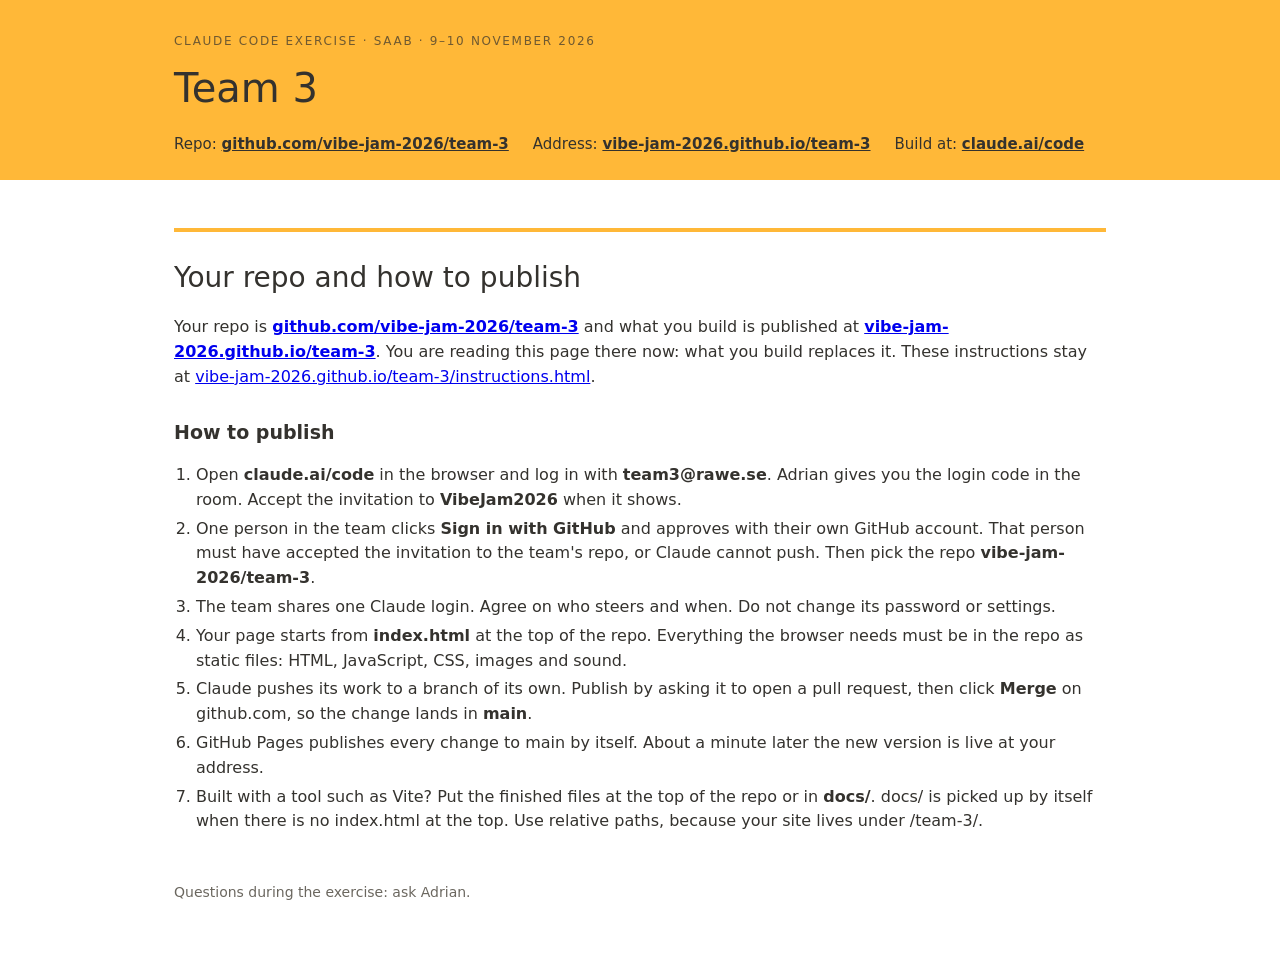
==== index.html @ 4009a2a0 "Instructions: the VibeJam2026 invite, GitHub sign-in and one shared login; no stale username deadlin" ====
<!doctype html><html lang="en"><head><meta charset="utf-8"><meta name="viewport" content="width=device-width,initial-scale=1">
<title>Team 3 · Claude Code exercise</title><style>
:root { --y: #FFB838; --ink: #34322E; --mut: #6b675f; --line: #e6e2da; }
* { box-sizing: border-box; }
body { margin: 0; font: 16px/1.55 system-ui, -apple-system, "Segoe UI", sans-serif; color: var(--ink); background: #fff; }
header { background: var(--y); padding: 32px 0 24px; }
.wrap { max-width: 980px; margin: 0 auto; padding: 0 24px; }
header .k { font-size: 12px; letter-spacing: .14em; text-transform: uppercase; opacity: .7; }
header h1 { margin: 6px 0 14px; font-size: 40px; font-weight: 500; }
header .where { display: flex; flex-wrap: wrap; gap: 8px 24px; font-size: 15px; }
header a { color: inherit; font-weight: 600; }
main { max-width: 980px; margin: 0 auto; padding: 8px 24px 64px; }
h2.part { font-size: 28px; font-weight: 500; margin: 40px 0 8px; padding-top: 24px; border-top: 4px solid var(--y); }
h2 { font-size: 19px; margin: 28px 0 8px; }
h3 { font-size: 16px; margin: 0 0 6px; }
.task { font-size: 20px; }
.cols { display: grid; grid-template-columns: 1fr 1fr; gap: 0 40px; }
@media (max-width: 760px) { .cols { grid-template-columns: 1fr; } header h1 { font-size: 30px; } }
ul, ol { padding-left: 22px; } li { margin: 4px 0; }
table { border-collapse: collapse; width: 100%; font-size: 15px; }
td, th { text-align: left; padding: 7px 10px 7px 0; border-bottom: 1px solid var(--line); vertical-align: top; }
td:first-child { white-space: nowrap; }
.demo { display: grid; grid-template-columns: repeat(3, 1fr); gap: 12px; }
.demo div { background: #f6f4ef; border-radius: 8px; padding: 14px 16px; }
.demo b { display: block; font-size: 22px; }
.card { background: #f6f4ef; border-radius: 8px; padding: 14px 16px; }
footer { color: var(--mut); font-size: 14px; margin-top: 48px; }</style></head><body>
<header><div class="wrap"><div class="k">Claude Code exercise · Saab · 9–10 November 2026</div><h1>Team 3</h1>
<div class="where"><span>Repo: <a href="https://github.com/vibe-jam-2026/team-3">github.com/vibe-jam-2026/team-3</a></span><span>Address: <a href="https://vibe-jam-2026.github.io/team-3/">vibe-jam-2026.github.io/team-3</a></span><span>Build at: <a href="https://claude.ai/code">claude.ai/code</a></span></div></div></header>
<main>
  <h2 class="part">Your repo and how to publish</h2>
  <p>Your repo is <a href="https://github.com/vibe-jam-2026/team-3"><b>github.com/vibe-jam-2026/team-3</b></a> and what you build is published at <a href="https://vibe-jam-2026.github.io/team-3/"><b>vibe-jam-2026.github.io/team-3</b></a>. You are reading this page there now: what you build replaces it. These instructions stay at <a href="instructions.html">vibe-jam-2026.github.io/team-3/instructions.html</a>.</p>
  
  <h2>How to publish</h2>
  <ol>
    <li>Open <b>claude.ai/code</b> in the browser and log in with <b>team3@rawe.se</b>. Adrian gives you the login code in the room. Accept the invitation to <b>VibeJam2026</b> when it shows.</li>
    <li>One person in the team clicks <b>Sign in with GitHub</b> and approves with their own GitHub account. That person must have accepted the invitation to the team's repo, or Claude cannot push. Then pick the repo <b>vibe-jam-2026/team-3</b>.</li>
    <li>The team shares one Claude login. Agree on who steers and when. Do not change its password or settings.</li>
    <li>Your page starts from <b>index.html</b> at the top of the repo. Everything the browser needs must be in the repo as static files: HTML, JavaScript, CSS, images and sound.</li>
    <li>Claude pushes its work to a branch of its own. Publish by asking it to open a pull request, then click <b>Merge</b> on github.com, so the change lands in <b>main</b>.</li>
    <li>GitHub Pages publishes every change to main by itself. About a minute later the new version is live at your address.</li>
    <li>Built with a tool such as Vite? Put the finished files at the top of the repo or in <b>docs/</b>. docs/ is picked up by itself when there is no index.html at the top. Use relative paths, because your site lives under /team-3/.</li>
  </ol>
  
<footer>Questions during the exercise: ask Adrian.</footer></main></body></html>
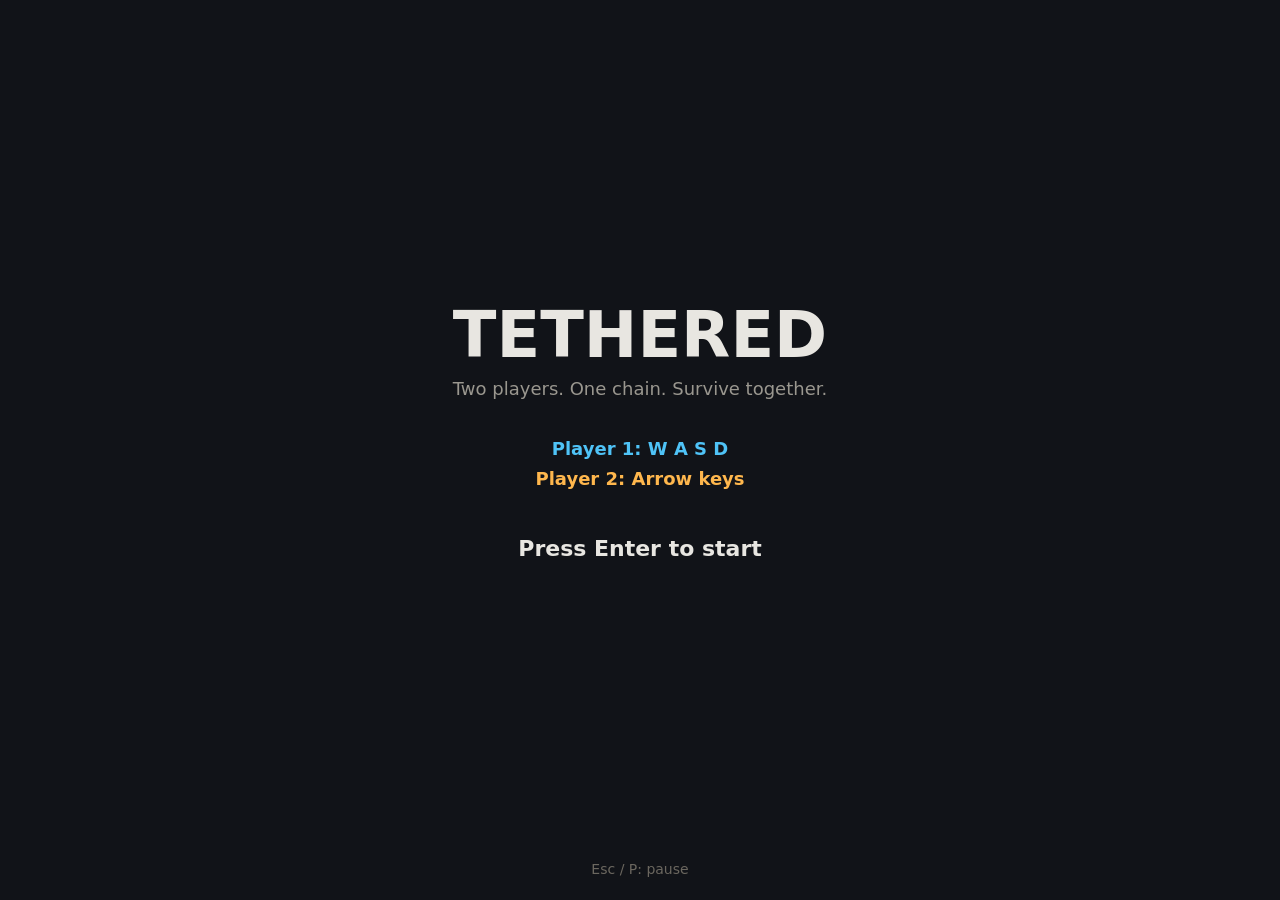
==== commit aa58189c: "Phase 2: game skeleton with two-player movement and screens Full-window canvas with fixed-timestep l" ====
--- a/index.html
+++ b/index.html
@@ -1,45 +1,13 @@
-<!doctype html><html lang="en"><head><meta charset="utf-8"><meta name="viewport" content="width=device-width,initial-scale=1">
-<title>Team 3 · Claude Code exercise</title><style>
-:root { --y: #FFB838; --ink: #34322E; --mut: #6b675f; --line: #e6e2da; }
-* { box-sizing: border-box; }
-body { margin: 0; font: 16px/1.55 system-ui, -apple-system, "Segoe UI", sans-serif; color: var(--ink); background: #fff; }
-header { background: var(--y); padding: 32px 0 24px; }
-.wrap { max-width: 980px; margin: 0 auto; padding: 0 24px; }
-header .k { font-size: 12px; letter-spacing: .14em; text-transform: uppercase; opacity: .7; }
-header h1 { margin: 6px 0 14px; font-size: 40px; font-weight: 500; }
-header .where { display: flex; flex-wrap: wrap; gap: 8px 24px; font-size: 15px; }
-header a { color: inherit; font-weight: 600; }
-main { max-width: 980px; margin: 0 auto; padding: 8px 24px 64px; }
-h2.part { font-size: 28px; font-weight: 500; margin: 40px 0 8px; padding-top: 24px; border-top: 4px solid var(--y); }
-h2 { font-size: 19px; margin: 28px 0 8px; }
-h3 { font-size: 16px; margin: 0 0 6px; }
-.task { font-size: 20px; }
-.cols { display: grid; grid-template-columns: 1fr 1fr; gap: 0 40px; }
-@media (max-width: 760px) { .cols { grid-template-columns: 1fr; } header h1 { font-size: 30px; } }
-ul, ol { padding-left: 22px; } li { margin: 4px 0; }
-table { border-collapse: collapse; width: 100%; font-size: 15px; }
-td, th { text-align: left; padding: 7px 10px 7px 0; border-bottom: 1px solid var(--line); vertical-align: top; }
-td:first-child { white-space: nowrap; }
-.demo { display: grid; grid-template-columns: repeat(3, 1fr); gap: 12px; }
-.demo div { background: #f6f4ef; border-radius: 8px; padding: 14px 16px; }
-.demo b { display: block; font-size: 22px; }
-.card { background: #f6f4ef; border-radius: 8px; padding: 14px 16px; }
-footer { color: var(--mut); font-size: 14px; margin-top: 48px; }</style></head><body>
-<header><div class="wrap"><div class="k">Claude Code exercise · Saab · 9–10 November 2026</div><h1>Team 3</h1>
-<div class="where"><span>Repo: <a href="https://github.com/vibe-jam-2026/team-3">github.com/vibe-jam-2026/team-3</a></span><span>Address: <a href="https://vibe-jam-2026.github.io/team-3/">vibe-jam-2026.github.io/team-3</a></span><span>Build at: <a href="https://claude.ai/code">claude.ai/code</a></span></div></div></header>
-<main>
-  <h2 class="part">Your repo and how to publish</h2>
-  <p>Your repo is <a href="https://github.com/vibe-jam-2026/team-3"><b>github.com/vibe-jam-2026/team-3</b></a> and what you build is published at <a href="https://vibe-jam-2026.github.io/team-3/"><b>vibe-jam-2026.github.io/team-3</b></a>. You are reading this page there now: what you build replaces it. These instructions stay at <a href="instructions.html">vibe-jam-2026.github.io/team-3/instructions.html</a>.</p>
-  
-  <h2>How to publish</h2>
-  <ol>
-    <li>Open <b>claude.ai/code</b> in the browser and log in with <b>team3@rawe.se</b>. Adrian gives you the login code in the room. Accept the invitation to <b>VibeJam2026</b> when it shows.</li>
-    <li>One person in the team clicks <b>Sign in with GitHub</b> and approves with their own GitHub account. That person must have accepted the invitation to the team's repo, or Claude cannot push. Then pick the repo <b>vibe-jam-2026/team-3</b>.</li>
-    <li>The team shares one Claude login. Agree on who steers and when. Do not change its password or settings.</li>
-    <li>Your page starts from <b>index.html</b> at the top of the repo. Everything the browser needs must be in the repo as static files: HTML, JavaScript, CSS, images and sound.</li>
-    <li>Claude pushes its work to a branch of its own. Publish by asking it to open a pull request, then click <b>Merge</b> on github.com, so the change lands in <b>main</b>.</li>
-    <li>GitHub Pages publishes every change to main by itself. About a minute later the new version is live at your address.</li>
-    <li>Built with a tool such as Vite? Put the finished files at the top of the repo or in <b>docs/</b>. docs/ is picked up by itself when there is no index.html at the top. Use relative paths, because your site lives under /team-3/.</li>
-  </ol>
-  
-<footer>Questions during the exercise: ask Adrian.</footer></main></body></html>
+<!doctype html>
+<html lang="en">
+<head>
+  <meta charset="utf-8">
+  <meta name="viewport" content="width=device-width, initial-scale=1">
+  <title>Tethered</title>
+  <link rel="stylesheet" href="css/style.css">
+</head>
+<body>
+  <canvas id="game"></canvas>
+  <script type="module" src="js/main.js"></script>
+</body>
+</html>
--- a/css/style.css
+++ b/css/style.css
@@ -0,0 +1,12 @@
+html, body {
+  margin: 0;
+  height: 100%;
+  overflow: hidden;
+  background: #111318;
+}
+
+canvas {
+  display: block;
+  width: 100vw;
+  height: 100vh;
+}
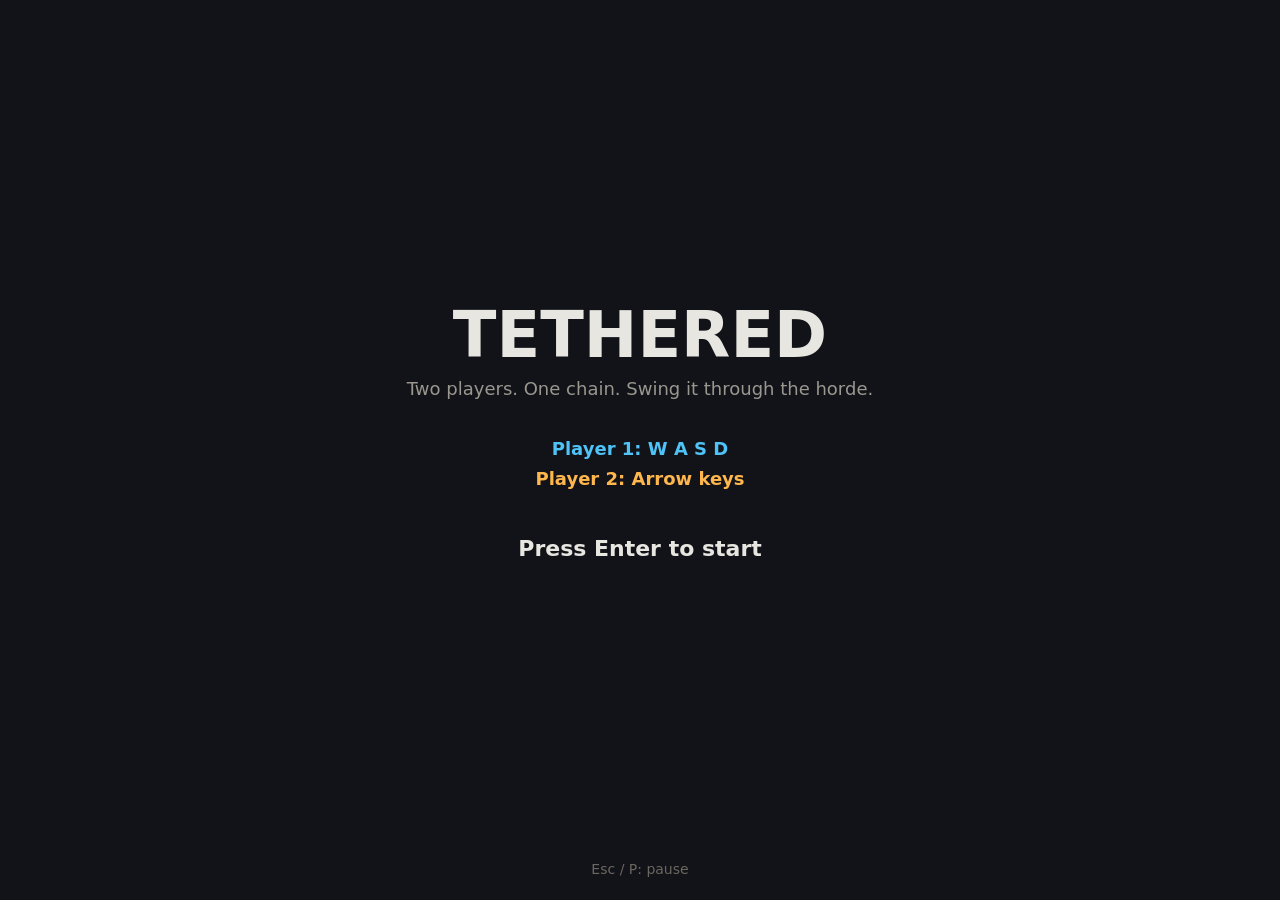
==== commit 036a708d: "Phase 3: chain, enemies and 30-second waves with a between-waves menu - Verlet chain between the pla" ====
--- a/index.html
+++ b/index.html
@@ -8,6 +8,16 @@
 </head>
 <body>
   <canvas id="game"></canvas>
+
+  <!-- Between-waves menu (shown by main.js) -->
+  <div id="wave-menu" class="menu" hidden>
+    <div class="panel">
+      <h1 id="wave-menu-title">Wave 1 complete</h1>
+      <p id="wave-menu-stats"></p>
+      <button id="continue-btn" type="button">Continue</button>
+      <p class="hint">or press Enter</p>
+    </div>
+  </div>
   <script type="module" src="js/main.js"></script>
 </body>
 </html>
--- a/css/style.css
+++ b/css/style.css
@@ -10,3 +10,41 @@
   width: 100vw;
   height: 100vh;
 }
+
+/* Between-waves menu */
+.menu {
+  position: fixed;
+  inset: 0;
+  display: flex;
+  align-items: center;
+  justify-content: center;
+  background: rgba(10, 11, 14, 0.72);
+  font-family: system-ui, -apple-system, "Segoe UI", sans-serif;
+  color: #e8e6e1;
+}
+.menu[hidden] { display: none; }
+
+.panel {
+  background: #1f232c;
+  border: 1px solid #343a47;
+  border-radius: 14px;
+  padding: 32px 40px;
+  min-width: 300px;
+  text-align: center;
+  box-shadow: 0 20px 60px rgba(0, 0, 0, 0.5);
+}
+.panel h1 { margin: 0 0 8px; font-size: 32px; }
+.panel p { margin: 0 0 24px; color: #a9a59c; line-height: 1.6; }
+.panel .hint { margin: 10px 0 0; font-size: 13px; color: #6b675f; }
+
+.panel button {
+  font: 600 20px system-ui, sans-serif;
+  padding: 12px 40px;
+  border: 0;
+  border-radius: 10px;
+  background: #4fc3f7;
+  color: #111318;
+  cursor: pointer;
+}
+.panel button:hover { background: #81d4fa; }
+.panel button:focus-visible { outline: 3px solid #ffb74d; outline-offset: 3px; }
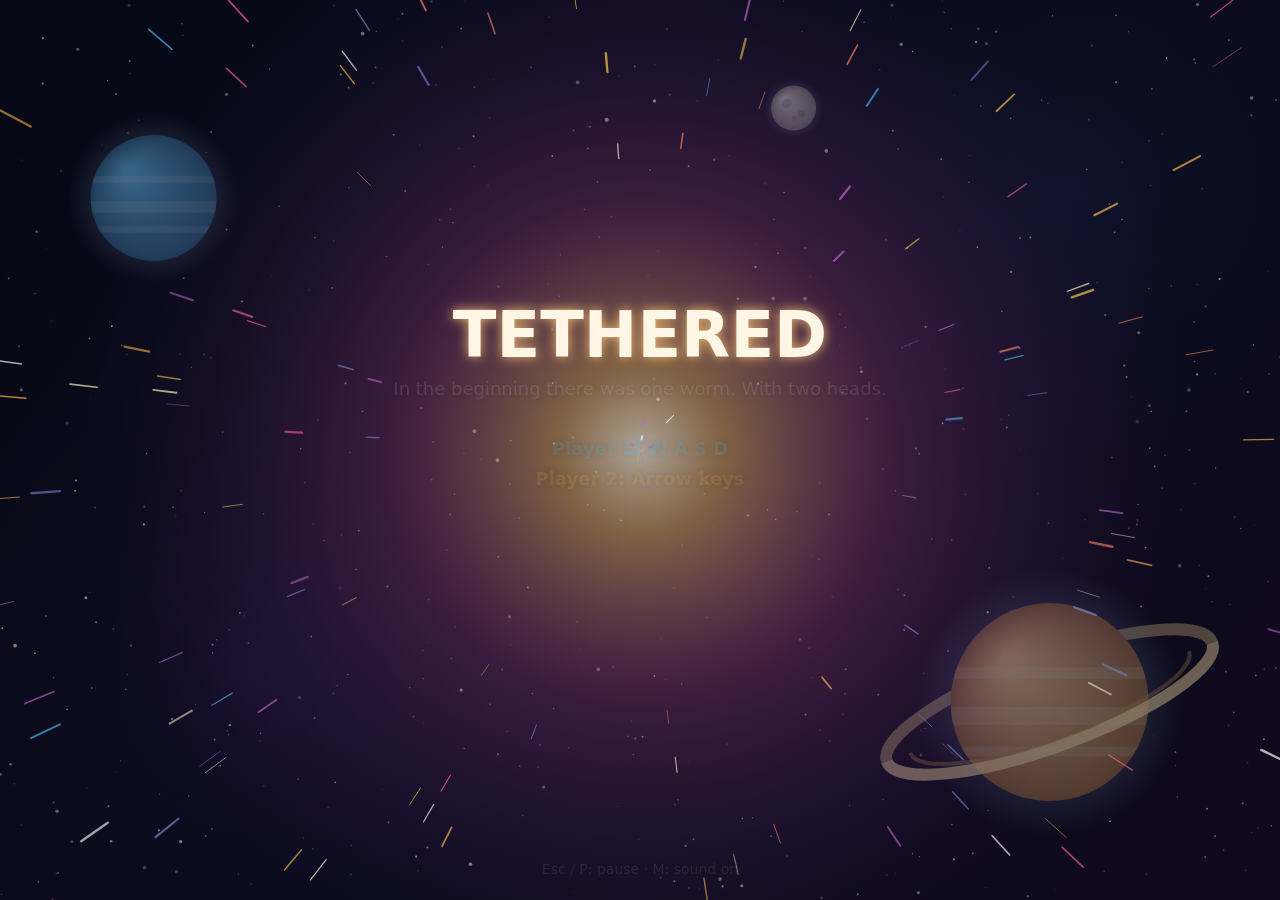
==== commit 36313f06: "New upgrade: Rat health (rats take +1 chain hit to kill per level) Co-Authored-By: Claude Opus 5.5 <" ====
--- a/index.html
+++ b/index.html
@@ -14,8 +14,10 @@
     <div class="panel">
       <h1 id="wave-menu-title">Wave 1 complete</h1>
       <p id="wave-menu-stats"></p>
-      <button id="continue-btn" type="button">Continue</button>
-      <p class="hint">or press Enter</p>
+      <div class="wallet"><span class="coin"></span> <span id="wallet-amount">0</span> coins</div>
+      <div id="upgrade-list" class="upgrades"></div>
+      <button id="continue-btn" class="continue" type="button">Continue</button>
+      <p class="hint">Buy with a click or keys 1–7 · Enter to continue</p>
     </div>
   </div>
   <script type="module" src="js/main.js"></script>
--- a/css/style.css
+++ b/css/style.css
@@ -48,3 +48,51 @@
 }
 .panel button:hover { background: #81d4fa; }
 .panel button:focus-visible { outline: 3px solid #ffb74d; outline-offset: 3px; }
+
+/* Wallet + upgrade shop in the between-waves menu */
+.menu { overflow-y: auto; padding: 16px; box-sizing: border-box; }
+.menu .panel { margin: auto; width: min(780px, 100%); box-sizing: border-box; padding: 24px 28px; }
+.panel h1 { font-size: 28px; }
+.panel p#wave-menu-stats { margin-bottom: 16px; }
+
+.coin {
+  display: inline-block;
+  width: 0.85em; height: 0.85em;
+  border-radius: 50%;
+  background: #ffca28;
+  border: 2px solid #b8860b;
+  vertical-align: -0.1em;
+}
+.wallet { font: 700 22px system-ui, sans-serif; color: #ffd54f; margin-bottom: 16px; }
+
+.upgrades {
+  display: grid;
+  grid-template-columns: repeat(auto-fit, minmax(108px, 1fr));
+  gap: 10px;
+  margin-bottom: 22px;
+}
+.panel button.upgrade {
+  display: flex;
+  flex-direction: column;
+  align-items: center;
+  gap: 4px;
+  padding: 12px 10px;
+  font: 14px system-ui, sans-serif;
+  background: #2a2f3a;
+  color: #e8e6e1;
+  border: 1px solid #3c4352;
+  border-radius: 10px;
+  cursor: pointer;
+}
+.panel button.upgrade:hover:not(:disabled) { background: #343b48; border-color: #4fc3f7; }
+.panel button.upgrade:disabled { opacity: 0.45; cursor: default; }
+.upgrade .icon { font-size: 22px; line-height: 1; }
+.upgrade .name { font-weight: 700; }
+.upgrade .desc { font-size: 12px; color: #a9a59c; min-height: 2.6em; }
+.upgrade .pips { font-size: 11px; letter-spacing: 2px; color: #4fc3f7; }
+.upgrade .cost { font-weight: 700; color: #ffd54f; }
+
+/* "Max All" gimmick: the second line ("enemies") is the same colour as the card */
+.panel button.upgrade.max-all { border-color: #ffd54f; }
+.upgrade .sneaky { color: #2a2f3a; font-weight: 700; line-height: 1; }
+.panel button.upgrade:hover:not(:disabled) .sneaky { color: #343b48; }
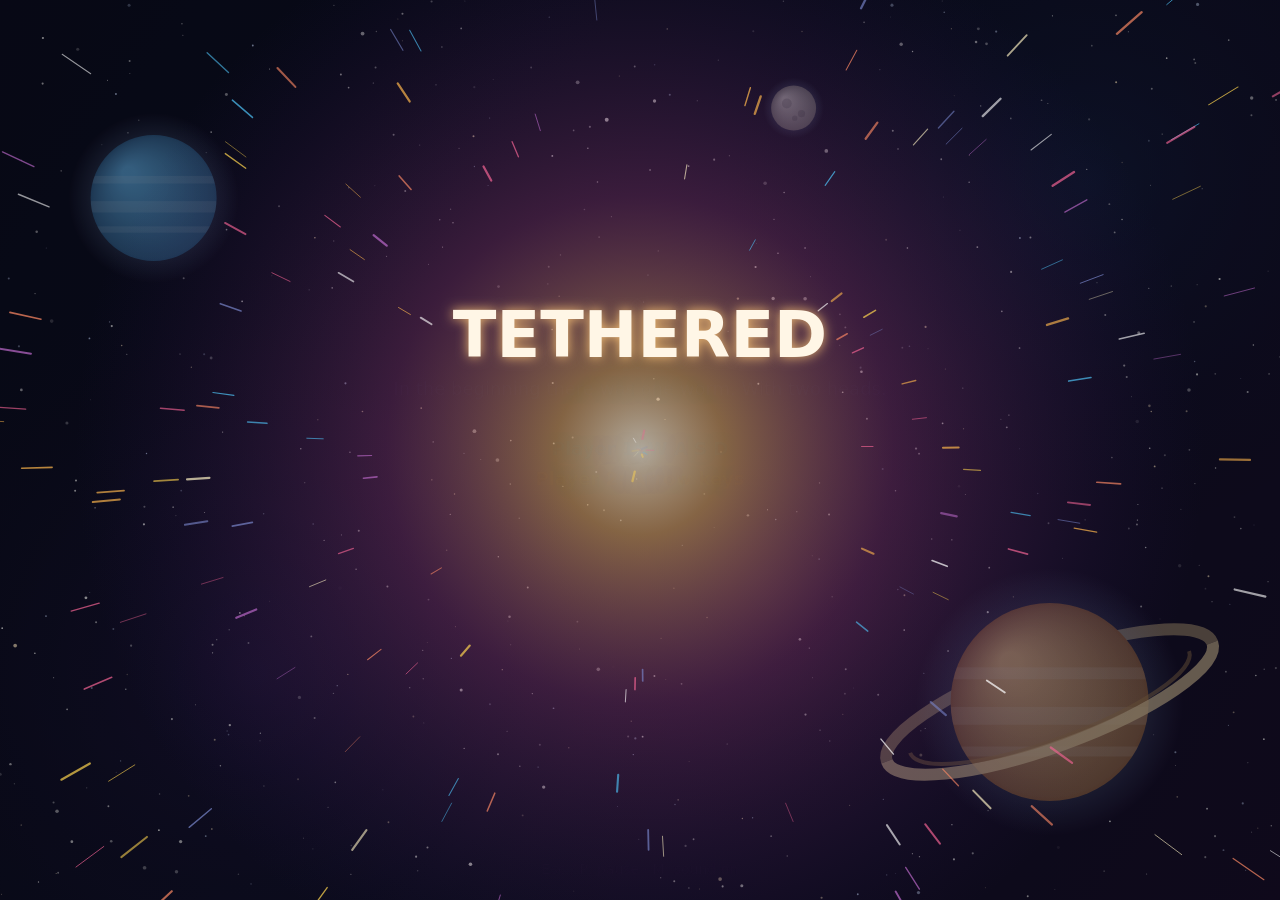
==== commit 2e396c8e: "Highscore list: two 3-character names, ranked by highest wave cleared After game over both players e" ====
--- a/index.html
+++ b/index.html
@@ -20,6 +20,33 @@
       <p class="hint">Buy with a click or keys 1–7 · Enter to continue</p>
     </div>
   </div>
+  <!-- Game over: enter names, then the highscore list (shown by main.js) -->
+  <div id="score-menu" class="menu" hidden>
+    <div class="panel">
+      <h1>Game over</h1>
+      <p id="score-summary"></p>
+
+      <form id="name-form" autocomplete="off">
+        <p class="hint-top">Enter your names for the highscore list</p>
+        <div class="names">
+          <label class="p1">P1<input id="name-p1" maxlength="3" spellcheck="false" autocapitalize="characters" placeholder="AAA"></label>
+          <span class="amp">&amp;</span>
+          <label class="p2">P2<input id="name-p2" maxlength="3" spellcheck="false" autocapitalize="characters" placeholder="BBB"></label>
+        </div>
+        <button id="save-score-btn" class="continue" type="submit">Save</button>
+        <button id="skip-score-btn" class="link" type="button">Skip</button>
+      </form>
+
+      <div id="score-list-view" hidden>
+        <h2>Highscores</h2>
+        <ol id="score-list" class="scores"></ol>
+        <p id="score-note" class="hint"></p>
+        <button id="play-again-btn" class="continue" type="button">Play again</button>
+        <p class="hint">or press Enter</p>
+      </div>
+    </div>
+  </div>
+
   <script type="module" src="js/main.js"></script>
 </body>
 </html>
--- a/css/style.css
+++ b/css/style.css
@@ -96,3 +96,61 @@
 .panel button.upgrade.max-all { border-color: #ffd54f; }
 .upgrade .sneaky { color: #2a2f3a; font-weight: 700; line-height: 1; }
 .panel button.upgrade:hover:not(:disabled) .sneaky { color: #343b48; }
+
+/* Game over: name entry + highscore list */
+.panel h2 { margin: 6px 0 10px; font-size: 20px; }
+.hint-top { margin: 0 0 10px !important; color: #a9a59c; }
+.names { display: flex; align-items: center; justify-content: center; gap: 14px; margin-bottom: 18px; }
+.names label { display: flex; flex-direction: column; align-items: center; gap: 4px; font: 700 13px system-ui, sans-serif; }
+.names label.p1 { color: #4fc3f7; }
+.names label.p2 { color: #ffb74d; }
+.names input {
+  width: 3.4em;
+  font: 800 30px ui-monospace, Menlo, Consolas, monospace;
+  text-align: center;
+  text-transform: uppercase;
+  letter-spacing: 4px;
+  padding: 6px 4px;
+  background: #14171e;
+  color: #fff;
+  border: 2px solid #3c4352;
+  border-radius: 8px;
+}
+.names label.p1 input:focus { outline: none; border-color: #4fc3f7; }
+.names label.p2 input:focus { outline: none; border-color: #ffb74d; }
+.names .amp { font: 700 22px system-ui, sans-serif; color: #6b675f; margin-top: 18px; }
+.panel button.link {
+  display: block;
+  margin: 10px auto 0;
+  background: none;
+  color: #8a8578;
+  font: 14px system-ui, sans-serif;
+  padding: 4px 8px;
+  text-decoration: underline;
+}
+
+.scores {
+  list-style: none;
+  margin: 0 auto 14px;
+  padding: 0;
+  max-width: 460px;
+  text-align: left;
+  font: 15px system-ui, sans-serif;
+}
+.scores li {
+  display: grid;
+  grid-template-columns: 2em 1fr auto auto;
+  gap: 12px;
+  align-items: baseline;
+  padding: 6px 10px;
+  border-radius: 6px;
+}
+.scores li:nth-child(odd) { background: rgba(255, 255, 255, 0.04); }
+.scores li.new { background: rgba(255, 213, 79, 0.18); outline: 1px solid #ffd54f; }
+.scores .rank { color: #6b675f; font-weight: 700; }
+.scores .who { font-family: ui-monospace, Menlo, Consolas, monospace; font-weight: 800; letter-spacing: 1px; }
+.scores .who .a { color: #4fc3f7; }
+.scores .who .b { color: #ffb74d; }
+.scores .wave { font-weight: 700; color: #ffd54f; }
+.scores .extra { color: #8a8578; font-size: 13px; }
+.scores .empty { color: #8a8578; text-align: center; display: block; }
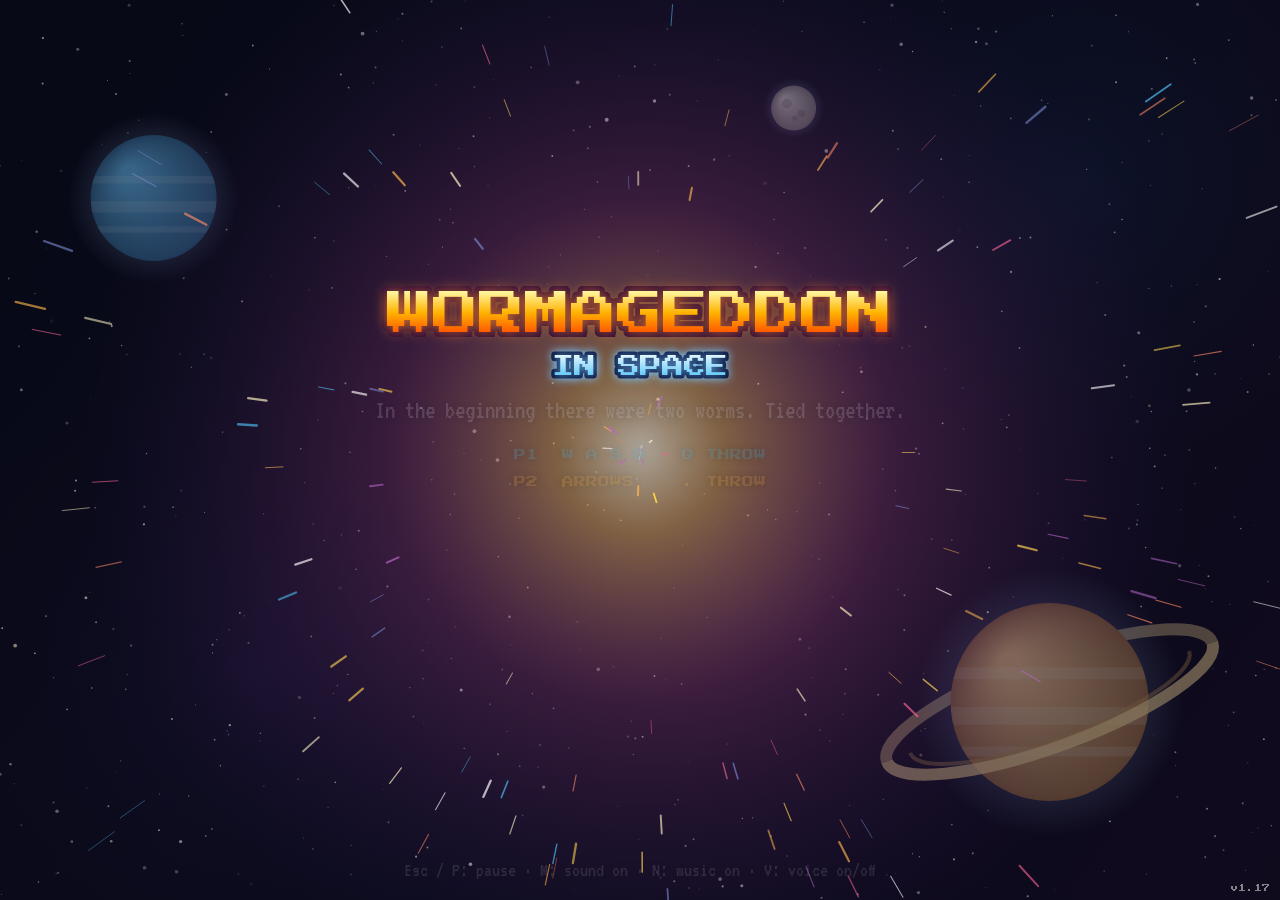
==== commit 83365ba3: "v1.17: renamed to Wormageddon in Space, arcade-style text - New name on the title screen (WORMAGEDDO" ====
--- a/index.html
+++ b/index.html
@@ -3,7 +3,11 @@
 <head>
   <meta charset="utf-8">
   <meta name="viewport" content="width=device-width, initial-scale=1">
-  <title>Tethered</title>
+  <title>Wormageddon in Space</title>
+  <!-- Arcade fonts: Press Start 2P (titles, HUD, buttons) and VT323 (text) -->
+  <link rel="preconnect" href="https://fonts.googleapis.com">
+  <link rel="preconnect" href="https://fonts.gstatic.com" crossorigin>
+  <link href="https://fonts.googleapis.com/css2?family=Press+Start+2P&family=VT323&display=swap" rel="stylesheet">
   <link rel="stylesheet" href="css/style.css">
 </head>
 <body>
--- a/css/style.css
+++ b/css/style.css
@@ -154,3 +154,38 @@
 .scores .wave { font-weight: 700; color: #ffd54f; }
 .scores .extra { color: #8a8578; font-size: 13px; }
 .scores .empty { color: #8a8578; text-align: center; display: block; }
+
+/* ---------- Arcade look for the menus (shop, game over, highscores) ---------- */
+.menu { font-family: "VT323", "Courier New", monospace; font-size: 20px; }
+.panel h1, .panel h2, .panel button, .wallet, .names label, .names input, .names .amp,
+.upgrade .name, .upgrade .cost, .scores .who, .scores .wave, .scores .rank {
+  font-family: "Press Start 2P", "Courier New", monospace;
+  font-weight: normal;
+  letter-spacing: 0;
+}
+.panel h1 { font-size: 22px; line-height: 1.4; color: #ffd54f; text-shadow: 3px 3px 0 #2a0838; text-transform: uppercase; }
+.panel h2 { font-size: 14px; color: #4fc3f7; text-shadow: 2px 2px 0 #0b1640; text-transform: uppercase; }
+.panel p, .panel .hint, .hint-top { font-family: "VT323", "Courier New", monospace; font-size: 22px; line-height: 1.15; }
+.panel .hint { font-size: 18px; }
+.panel button.continue, #play-again-btn, #save-score-btn {
+  font-size: 14px;
+  padding: 14px 28px;
+  border-radius: 4px;
+  box-shadow: 0 4px 0 #1b6f99;
+  text-transform: uppercase;
+}
+.panel button.continue:active { transform: translateY(3px); box-shadow: 0 1px 0 #1b6f99; }
+.wallet { font-size: 16px; }
+.panel button.upgrade { border-radius: 4px; }
+.upgrade .name { font-size: 9px; line-height: 1.5; }
+.upgrade .desc { font-family: "VT323", "Courier New", monospace; font-size: 17px; line-height: 1.05; }
+.upgrade .pips { font-family: "VT323", "Courier New", monospace; font-size: 16px; letter-spacing: 1px; }
+.upgrade .cost { font-size: 10px; }
+.upgrade .sneaky { font-family: "Press Start 2P", "Courier New", monospace; font-size: 8px; }
+.names label { font-size: 10px; }
+.names input { font-size: 24px; letter-spacing: 6px; border-radius: 4px; }
+.names .amp { font-size: 16px; }
+.panel button.link { font-family: "VT323", "Courier New", monospace; font-size: 20px; box-shadow: none; }
+.scores { font-family: "VT323", "Courier New", monospace; font-size: 20px; }
+.scores .rank, .scores .who, .scores .wave { font-size: 11px; }
+.scores .extra { font-size: 18px; }
